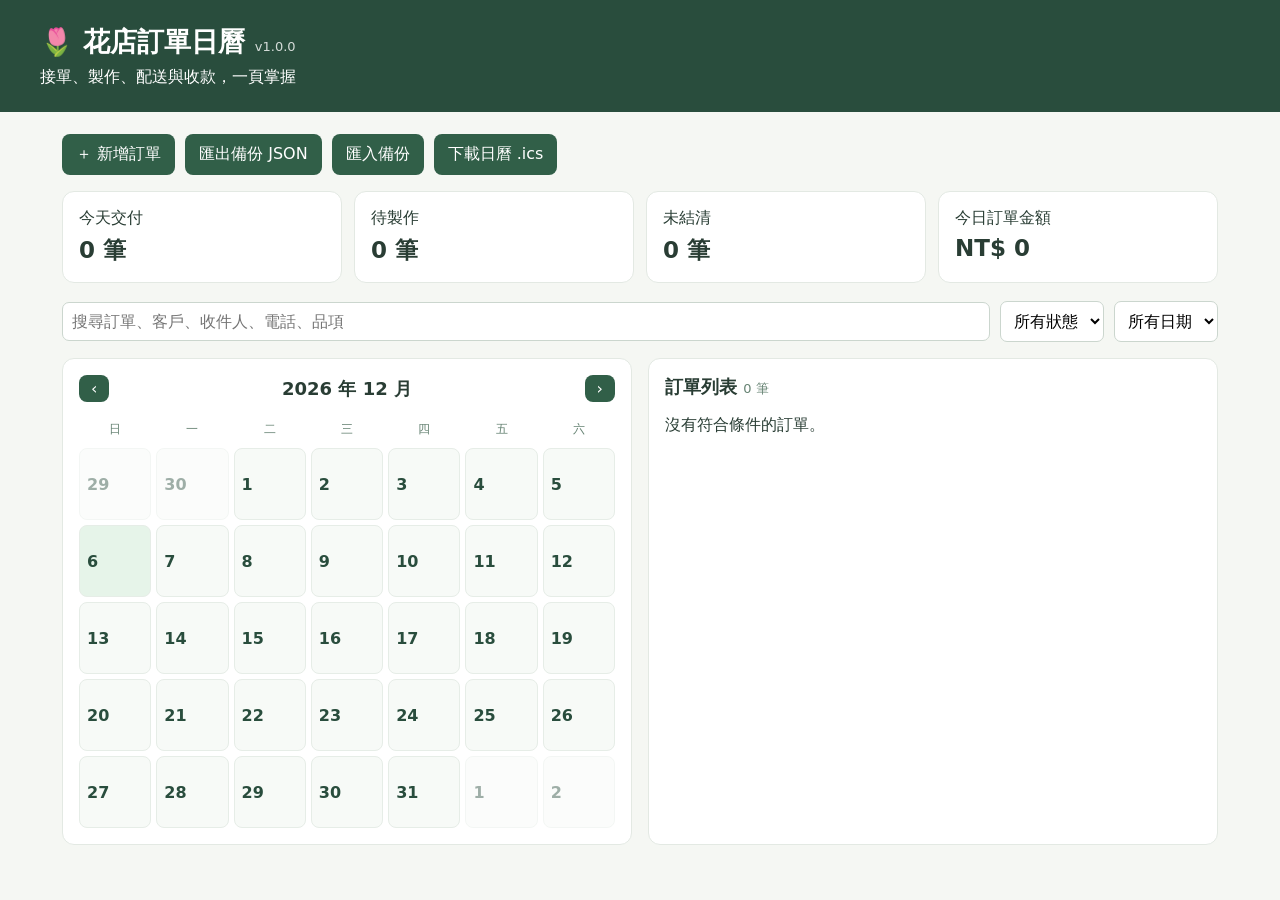
==== admin.html @ bb920bde "Add files via upload" ====
<!doctype html><html lang="zh-Hant"><head><meta charset="utf-8"><meta name="viewport" content="width=device-width,initial-scale=1"><title>花店訂單日曆</title><link rel="stylesheet" href="style.css"></head><body><header><h1>🌷 花店訂單日曆 <small>v1.0.0</small></h1><p>接單、製作、配送與收款，一頁掌握</p></header><main><section class="toolbar"><button id="new">＋ 新增訂單</button><button id="export">匯出備份 JSON</button><label class="button">匯入備份<input id="import" type="file" accept="application/json,.json" hidden></label><button id="ics">下載日曆 .ics</button><span id="notice" role="status"></span></section><section class="summary" id="summary"></section><section class="filters"><input id="search" placeholder="搜尋訂單、客戶、收件人、電話、品項"><select id="statusFilter"><option value="">所有狀態</option><option>待確認</option><option>待製作</option><option>製作中</option><option>待配送</option><option>已完成</option><option>已取消</option></select><select id="dateFilter"><option value="">所有日期</option><option value="today">今天</option><option value="week">未來七天</option></select></section><section class="layout"><div class="panel"><div class="calendar-head"><button id="prev" aria-label="上個月">‹</button><h2 id="month"></h2><button id="next" aria-label="下個月">›</button></div><div id="calendar" class="calendar"></div></div><div class="panel"><h2>訂單列表 <span id="count"></span></h2><div id="orders"></div></div></section></main><dialog id="editor"><form id="form"><h2 id="formTitle">新增訂單</h2><div class="fields"><label>訂購人姓名 *<input name="customer" required maxlength="80"></label><label>訂購人電話 *<input name="customerPhone" required maxlength="40" inputmode="tel"></label><label>接單來源<select name="source"><option>LINE</option><option>電話</option><option>門市</option><option>Instagram</option><option>Facebook</option><option>官網</option><option>其他</option></select></label><label>品項 *<select name="product" required><option>花束</option><option>花盒</option><option>盆花</option><option>盆栽</option><option>開幕花籃</option><option>告別式花禮</option><option>婚禮／活動花藝</option><option>散花</option><option>客製其他</option></select></label><label>數量 *<input name="quantity" type="number" min="1" max="9999" value="1" required></label><label>單價（NT$） *<input name="unitPrice" type="number" min="0" max="99999999" value="0" required></label><label>配送費（NT$）<input name="deliveryFee" type="number" min="0" max="99999999" value="0"></label><label>折扣（NT$）<input name="discount" type="number" min="0" max="99999999" value="0"></label><label>製作日期<input name="productionDate" type="date"></label><label>取貨／配送日期 *<input name="deliveryDate" type="date" required></label><label>時段 *<select name="slot"><option>上午 09:00–12:00</option><option>下午 12:00–17:00</option><option>晚上 17:00–21:00</option><option>指定時間（見備註）</option></select></label><label>交付方式<select name="method" id="method"><option>店取</option><option>配送</option></select></label><label>收件人姓名<input name="recipient" maxlength="80"></label><label>收件人電話<input name="recipientPhone" maxlength="40" inputmode="tel"></label><label class="wide">配送地址<input name="address" maxlength="300"></label><label>訂單狀態<select name="status"><option>待確認</option><option>待製作</option><option>製作中</option><option>待配送</option><option>已完成</option><option>已取消</option></select></label><label>付款狀態<select name="payment"><option>未付款</option><option>部分付款</option><option>已付款</option><option>已退款</option></select></label><label>付款方式<select name="paymentMethod"><option>現金</option><option>轉帳</option><option>信用卡</option><option>LINE Pay</option><option>其他</option></select></label><label>已收金額（NT$）<input name="paid" type="number" min="0" max="99999999" value="0"></label><label class="wide">色系／花材／客製需求<textarea name="design" maxlength="1000"></textarea></label><label class="wide">卡片文字<textarea name="card" maxlength="1000"></textarea></label><label class="wide">備註（門牌、指定時間、禁忌花材等）<textarea name="notes" maxlength="1000"></textarea></label></div><p id="totalPreview"></p><footer><button type="button" id="cancel">取消</button><button type="submit">儲存訂單</button></footer></form></dialog><script src="app.js"></script></body></html>
---- style.css ----
:root{font-family:system-ui,-apple-system,'Noto Sans TC',sans-serif;color:#293d34;background:#f5f7f3}*{box-sizing:border-box}body{margin:0}header{background:#294d3d;color:white;padding:24px max(20px,calc((100vw - 1200px)/2))}h1{margin:0;font-size:27px}h1 small{font-size:13px;font-weight:400;opacity:.8}header p{margin:7px 0 0}main{max-width:1200px;margin:auto;padding:22px}button,.button{cursor:pointer;background:#315f48;color:white;border:0;border-radius:8px;padding:10px 14px;font:inherit;display:inline-block}button:hover,.button:hover{background:#244936}.toolbar,.filters{display:flex;flex-wrap:wrap;gap:10px;margin-bottom:16px;align-items:center}.toolbar #notice{color:#a33232}input,select,textarea{font:inherit;padding:9px;border:1px solid #cbd6ce;border-radius:7px;background:#fff;min-width:0}.filters input{flex:1;min-width:220px}.summary{display:grid;grid-template-columns:repeat(4,1fr);gap:12px;margin-bottom:18px}.metric,.panel{background:white;border:1px solid #e3e9e3;border-radius:12px;padding:16px}.metric b{display:block;font-size:23px;margin-top:6px}.layout{display:grid;grid-template-columns:1fr 1fr;gap:16px}.panel h2{font-size:18px;margin:0 0 12px}.calendar-head{display:flex;align-items:center;justify-content:space-between}.calendar-head h2{margin:0}.calendar-head button{padding:4px 12px}.calendar{display:grid;grid-template-columns:repeat(7,minmax(0,1fr));gap:5px;margin-top:14px}.weekday{text-align:center;font-size:12px;color:#668373;padding:5px}.day{min-height:72px;text-align:left;background:#f7faf7;color:#294d3d;border:1px solid #e6ede7;padding:7px;overflow:hidden}.day.muted{opacity:.45}.day.selected{outline:2px solid #315f48}.day.today{background:#e6f4e9}.day strong{display:block}.day span{display:block;font-size:11px;line-height:1.3;white-space:nowrap;text-overflow:ellipsis;overflow:hidden}.order{border-bottom:1px solid #e5ebe5;padding:12px 0}.order:last-child{border:0}.order-top{display:flex;gap:8px;justify-content:space-between;align-items:center}.order small{color:#5f7468}.order p{margin:6px 0;overflow-wrap:anywhere}.order .actions{display:flex;flex-wrap:wrap;gap:6px}.actions button{font-size:13px;padding:5px 9px}.actions .danger{background:#a34040}.badge{border-radius:30px;background:#ebf2eb;padding:3px 8px;font-size:12px;white-space:nowrap}dialog{border:0;border-radius:14px;width:min(800px,95vw);max-height:90vh;padding:24px;box-shadow:0 18px 60px #0004}dialog::backdrop{background:#0008}.fields{display:grid;grid-template-columns:1fr 1fr;gap:12px}.fields label{font-size:13px;display:flex;flex-direction:column;gap:4px}.fields .wide{grid-column:1/-1}textarea{min-height:65px;resize:vertical}footer{display:flex;justify-content:flex-end;gap:10px;margin-top:16px}#totalPreview{font-weight:bold}#count{font-size:13px;color:#668373;font-weight:normal}@media(max-width:800px){.layout{grid-template-columns:1fr}.summary{grid-template-columns:repeat(2,1fr)}}@media(max-width:520px){.fields{grid-template-columns:1fr}.day{min-height:56px;padding:3px;font-size:12px}.day span{font-size:9px}.panel{padding:10px}}
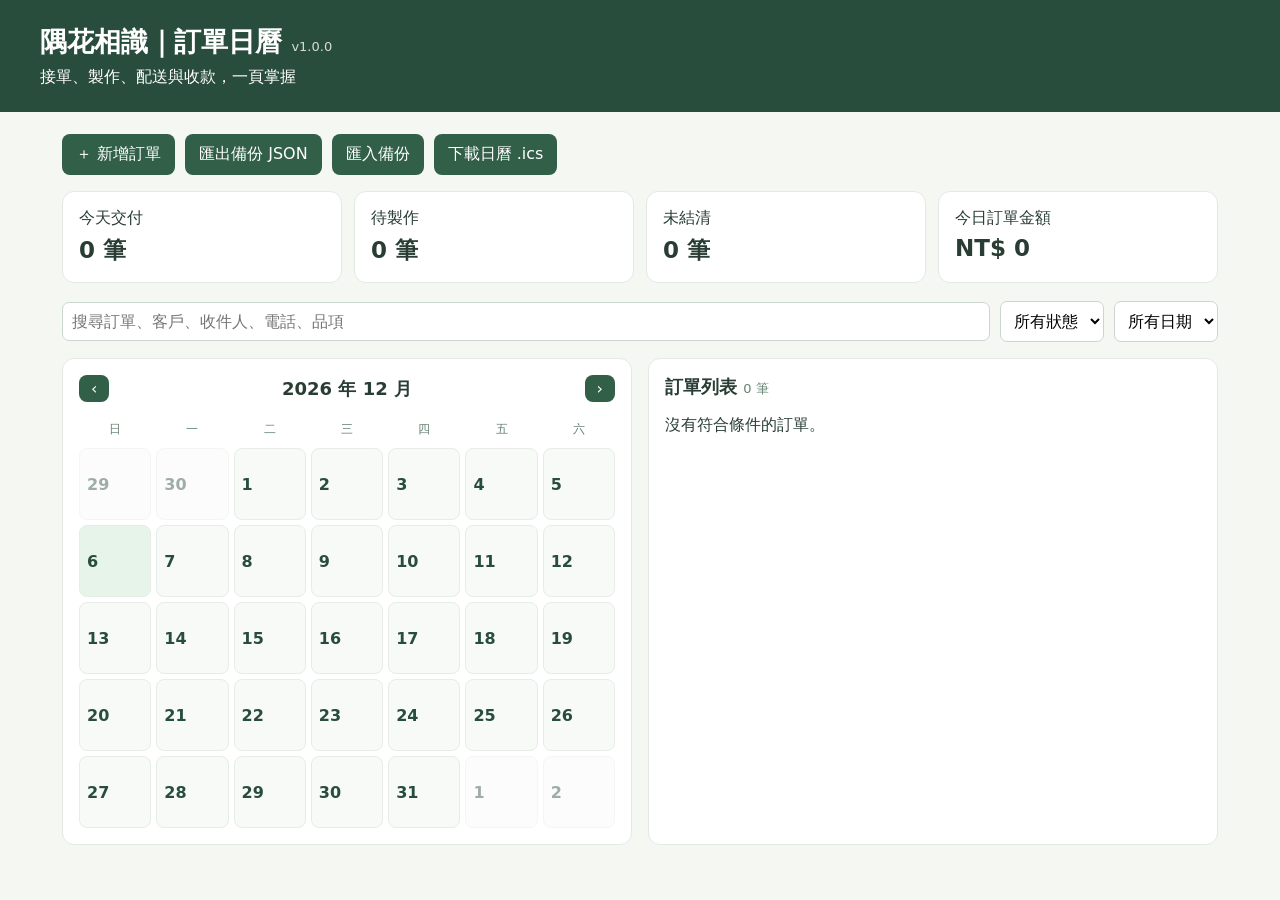
==== commit f208021a: "更新隅花相識品牌與雲端訂單系統 v2.1" ====
--- a/admin.html
+++ b/admin.html
@@ -1 +1 @@
-<!doctype html><html lang="zh-Hant"><head><meta charset="utf-8"><meta name="viewport" content="width=device-width,initial-scale=1"><title>花店訂單日曆</title><link rel="stylesheet" href="style.css"></head><body><header><h1>🌷 花店訂單日曆 <small>v1.0.0</small></h1><p>接單、製作、配送與收款，一頁掌握</p></header><main><section class="toolbar"><button id="new">＋ 新增訂單</button><button id="export">匯出備份 JSON</button><label class="button">匯入備份<input id="import" type="file" accept="application/json,.json" hidden></label><button id="ics">下載日曆 .ics</button><span id="notice" role="status"></span></section><section class="summary" id="summary"></section><section class="filters"><input id="search" placeholder="搜尋訂單、客戶、收件人、電話、品項"><select id="statusFilter"><option value="">所有狀態</option><option>待確認</option><option>待製作</option><option>製作中</option><option>待配送</option><option>已完成</option><option>已取消</option></select><select id="dateFilter"><option value="">所有日期</option><option value="today">今天</option><option value="week">未來七天</option></select></section><section class="layout"><div class="panel"><div class="calendar-head"><button id="prev" aria-label="上個月">‹</button><h2 id="month"></h2><button id="next" aria-label="下個月">›</button></div><div id="calendar" class="calendar"></div></div><div class="panel"><h2>訂單列表 <span id="count"></span></h2><div id="orders"></div></div></section></main><dialog id="editor"><form id="form"><h2 id="formTitle">新增訂單</h2><div class="fields"><label>訂購人姓名 *<input name="customer" required maxlength="80"></label><label>訂購人電話 *<input name="customerPhone" required maxlength="40" inputmode="tel"></label><label>接單來源<select name="source"><option>LINE</option><option>電話</option><option>門市</option><option>Instagram</option><option>Facebook</option><option>官網</option><option>其他</option></select></label><label>品項 *<select name="product" required><option>花束</option><option>花盒</option><option>盆花</option><option>盆栽</option><option>開幕花籃</option><option>告別式花禮</option><option>婚禮／活動花藝</option><option>散花</option><option>客製其他</option></select></label><label>數量 *<input name="quantity" type="number" min="1" max="9999" value="1" required></label><label>單價（NT$） *<input name="unitPrice" type="number" min="0" max="99999999" value="0" required></label><label>配送費（NT$）<input name="deliveryFee" type="number" min="0" max="99999999" value="0"></label><label>折扣（NT$）<input name="discount" type="number" min="0" max="99999999" value="0"></label><label>製作日期<input name="productionDate" type="date"></label><label>取貨／配送日期 *<input name="deliveryDate" type="date" required></label><label>時段 *<select name="slot"><option>上午 09:00–12:00</option><option>下午 12:00–17:00</option><option>晚上 17:00–21:00</option><option>指定時間（見備註）</option></select></label><label>交付方式<select name="method" id="method"><option>店取</option><option>配送</option></select></label><label>收件人姓名<input name="recipient" maxlength="80"></label><label>收件人電話<input name="recipientPhone" maxlength="40" inputmode="tel"></label><label class="wide">配送地址<input name="address" maxlength="300"></label><label>訂單狀態<select name="status"><option>待確認</option><option>待製作</option><option>製作中</option><option>待配送</option><option>已完成</option><option>已取消</option></select></label><label>付款狀態<select name="payment"><option>未付款</option><option>部分付款</option><option>已付款</option><option>已退款</option></select></label><label>付款方式<select name="paymentMethod"><option>現金</option><option>轉帳</option><option>信用卡</option><option>LINE Pay</option><option>其他</option></select></label><label>已收金額（NT$）<input name="paid" type="number" min="0" max="99999999" value="0"></label><label class="wide">色系／花材／客製需求<textarea name="design" maxlength="1000"></textarea></label><label class="wide">卡片文字<textarea name="card" maxlength="1000"></textarea></label><label class="wide">備註（門牌、指定時間、禁忌花材等）<textarea name="notes" maxlength="1000"></textarea></label></div><p id="totalPreview"></p><footer><button type="button" id="cancel">取消</button><button type="submit">儲存訂單</button></footer></form></dialog><script src="app.js"></script></body></html>
+<!doctype html><html lang="zh-Hant"><head><meta charset="utf-8"><meta name="viewport" content="width=device-width,initial-scale=1"><title>隅花相識｜訂單日曆</title><link rel="stylesheet" href="style.css"></head><body><header><h1><!-- brand -->隅花相識｜訂單日曆 <small>v1.0.0</small></h1><p>接單、製作、配送與收款，一頁掌握</p></header><main><section class="toolbar"><button id="new">＋ 新增訂單</button><button id="export">匯出備份 JSON</button><label class="button">匯入備份<input id="import" type="file" accept="application/json,.json" hidden></label><button id="ics">下載日曆 .ics</button><span id="notice" role="status"></span></section><section class="summary" id="summary"></section><section class="filters"><input id="search" placeholder="搜尋訂單、客戶、收件人、電話、品項"><select id="statusFilter"><option value="">所有狀態</option><option>待確認</option><option>待製作</option><option>製作中</option><option>待配送</option><option>已完成</option><option>已取消</option></select><select id="dateFilter"><option value="">所有日期</option><option value="today">今天</option><option value="week">未來七天</option></select></section><section class="layout"><div class="panel"><div class="calendar-head"><button id="prev" aria-label="上個月">‹</button><h2 id="month"></h2><button id="next" aria-label="下個月">›</button></div><div id="calendar" class="calendar"></div></div><div class="panel"><h2>訂單列表 <span id="count"></span></h2><div id="orders"></div></div></section></main><dialog id="editor"><form id="form"><h2 id="formTitle">新增訂單</h2><div class="fields"><label>訂購人姓名 *<input name="customer" required maxlength="80"></label><label>訂購人電話 *<input name="customerPhone" required maxlength="40" inputmode="tel"></label><label>接單來源<select name="source"><option>LINE</option><option>電話</option><option>門市</option><option>Instagram</option><option>Facebook</option><option>官網</option><option>其他</option></select></label><label>品項 *<select name="product" required><option>花束</option><option>花盒</option><option>盆花</option><option>盆栽</option><option>開幕花籃</option><option>告別式花禮</option><option>婚禮／活動花藝</option><option>散花</option><option>客製其他</option></select></label><label>數量 *<input name="quantity" type="number" min="1" max="9999" value="1" required></label><label>單價（NT$） *<input name="unitPrice" type="number" min="0" max="99999999" value="0" required></label><label>配送費（NT$）<input name="deliveryFee" type="number" min="0" max="99999999" value="0"></label><label>折扣（NT$）<input name="discount" type="number" min="0" max="99999999" value="0"></label><label>製作日期<input name="productionDate" type="date"></label><label>取貨／配送日期 *<input name="deliveryDate" type="date" required></label><label>時段 *<select name="slot"><option>上午 09:00–12:00</option><option>下午 12:00–17:00</option><option>晚上 17:00–21:00</option><option>指定時間（見備註）</option></select></label><label>交付方式<select name="method" id="method"><option>店取</option><option>配送</option></select></label><label>收件人姓名<input name="recipient" maxlength="80"></label><label>收件人電話<input name="recipientPhone" maxlength="40" inputmode="tel"></label><label class="wide">配送地址<input name="address" maxlength="300"></label><label>訂單狀態<select name="status"><option>待確認</option><option>待製作</option><option>製作中</option><option>待配送</option><option>已完成</option><option>已取消</option></select></label><label>付款狀態<select name="payment"><option>未付款</option><option>部分付款</option><option>已付款</option><option>已退款</option></select></label><label>付款方式<select name="paymentMethod"><option>現金</option><option>轉帳</option><option>信用卡</option><option>LINE Pay</option><option>其他</option></select></label><label>已收金額（NT$）<input name="paid" type="number" min="0" max="99999999" value="0"></label><label class="wide">色系／花材／客製需求<textarea name="design" maxlength="1000"></textarea></label><label class="wide">卡片文字<textarea name="card" maxlength="1000"></textarea></label><label class="wide">備註（門牌、指定時間、禁忌花材等）<textarea name="notes" maxlength="1000"></textarea></label></div><p id="totalPreview"></p><footer><button type="button" id="cancel">取消</button><button type="submit">儲存訂單</button></footer></form></dialog><script src="app.js"></script></body></html>
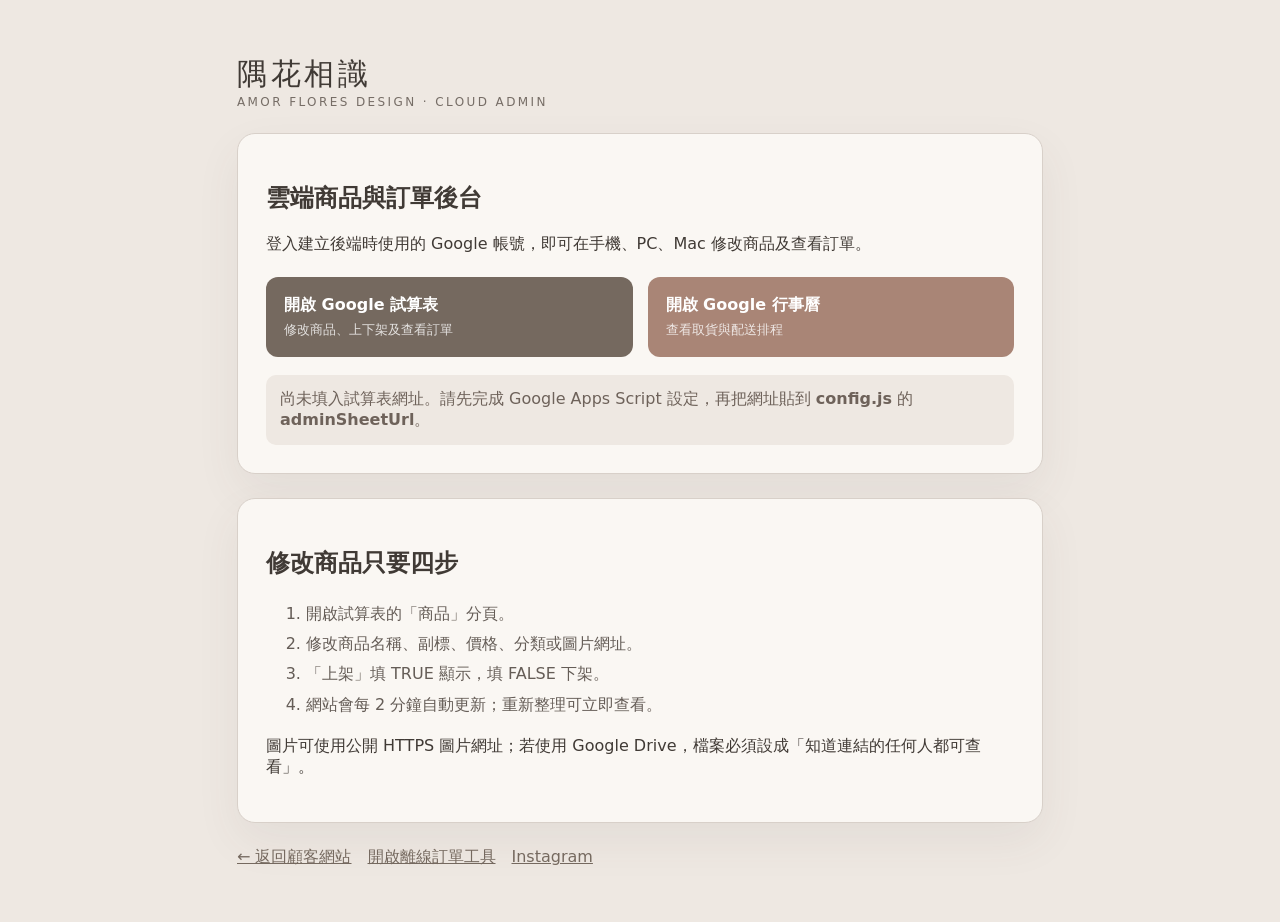
==== commit d787b4d0: "隅花相識品牌與雲端顧客預訂系統-v2.2.0" ====
--- a/admin.html
+++ b/admin.html
@@ -1 +1,37 @@
-<!doctype html><html lang="zh-Hant"><head><meta charset="utf-8"><meta name="viewport" content="width=device-width,initial-scale=1"><title>隅花相識｜訂單日曆</title><link rel="stylesheet" href="style.css"></head><body><header><h1><!-- brand -->隅花相識｜訂單日曆 <small>v1.0.0</small></h1><p>接單、製作、配送與收款，一頁掌握</p></header><main><section class="toolbar"><button id="new">＋ 新增訂單</button><button id="export">匯出備份 JSON</button><label class="button">匯入備份<input id="import" type="file" accept="application/json,.json" hidden></label><button id="ics">下載日曆 .ics</button><span id="notice" role="status"></span></section><section class="summary" id="summary"></section><section class="filters"><input id="search" placeholder="搜尋訂單、客戶、收件人、電話、品項"><select id="statusFilter"><option value="">所有狀態</option><option>待確認</option><option>待製作</option><option>製作中</option><option>待配送</option><option>已完成</option><option>已取消</option></select><select id="dateFilter"><option value="">所有日期</option><option value="today">今天</option><option value="week">未來七天</option></select></section><section class="layout"><div class="panel"><div class="calendar-head"><button id="prev" aria-label="上個月">‹</button><h2 id="month"></h2><button id="next" aria-label="下個月">›</button></div><div id="calendar" class="calendar"></div></div><div class="panel"><h2>訂單列表 <span id="count"></span></h2><div id="orders"></div></div></section></main><dialog id="editor"><form id="form"><h2 id="formTitle">新增訂單</h2><div class="fields"><label>訂購人姓名 *<input name="customer" required maxlength="80"></label><label>訂購人電話 *<input name="customerPhone" required maxlength="40" inputmode="tel"></label><label>接單來源<select name="source"><option>LINE</option><option>電話</option><option>門市</option><option>Instagram</option><option>Facebook</option><option>官網</option><option>其他</option></select></label><label>品項 *<select name="product" required><option>花束</option><option>花盒</option><option>盆花</option><option>盆栽</option><option>開幕花籃</option><option>告別式花禮</option><option>婚禮／活動花藝</option><option>散花</option><option>客製其他</option></select></label><label>數量 *<input name="quantity" type="number" min="1" max="9999" value="1" required></label><label>單價（NT$） *<input name="unitPrice" type="number" min="0" max="99999999" value="0" required></label><label>配送費（NT$）<input name="deliveryFee" type="number" min="0" max="99999999" value="0"></label><label>折扣（NT$）<input name="discount" type="number" min="0" max="99999999" value="0"></label><label>製作日期<input name="productionDate" type="date"></label><label>取貨／配送日期 *<input name="deliveryDate" type="date" required></label><label>時段 *<select name="slot"><option>上午 09:00–12:00</option><option>下午 12:00–17:00</option><option>晚上 17:00–21:00</option><option>指定時間（見備註）</option></select></label><label>交付方式<select name="method" id="method"><option>店取</option><option>配送</option></select></label><label>收件人姓名<input name="recipient" maxlength="80"></label><label>收件人電話<input name="recipientPhone" maxlength="40" inputmode="tel"></label><label class="wide">配送地址<input name="address" maxlength="300"></label><label>訂單狀態<select name="status"><option>待確認</option><option>待製作</option><option>製作中</option><option>待配送</option><option>已完成</option><option>已取消</option></select></label><label>付款狀態<select name="payment"><option>未付款</option><option>部分付款</option><option>已付款</option><option>已退款</option></select></label><label>付款方式<select name="paymentMethod"><option>現金</option><option>轉帳</option><option>信用卡</option><option>LINE Pay</option><option>其他</option></select></label><label>已收金額（NT$）<input name="paid" type="number" min="0" max="99999999" value="0"></label><label class="wide">色系／花材／客製需求<textarea name="design" maxlength="1000"></textarea></label><label class="wide">卡片文字<textarea name="card" maxlength="1000"></textarea></label><label class="wide">備註（門牌、指定時間、禁忌花材等）<textarea name="notes" maxlength="1000"></textarea></label></div><p id="totalPreview"></p><footer><button type="button" id="cancel">取消</button><button type="submit">儲存訂單</button></footer></form></dialog><script src="app.js"></script></body></html>
+<!doctype html>
+<html lang="zh-Hant">
+<head>
+  <meta charset="utf-8">
+  <meta name="viewport" content="width=device-width,initial-scale=1">
+  <title>隅花相識｜雲端後台</title>
+  <style>
+    :root{font-family:system-ui,-apple-system,'Noto Sans TC',sans-serif;color:#403a35;background:#eee8e2}*{box-sizing:border-box}body{margin:0}.wrap{max-width:850px;margin:auto;padding:54px 22px}.brand{font-family:serif;font-size:30px;letter-spacing:.12em}.sub{color:#766d66;font-size:12px;letter-spacing:.2em}.card{background:#faf7f3;border:1px solid #d8d0c9;border-radius:18px;padding:28px;margin-top:24px;box-shadow:0 18px 45px #5c4d4212}.grid{display:grid;grid-template-columns:1fr 1fr;gap:15px;margin-top:22px}.button{display:block;padding:18px;border-radius:12px;background:#75695f;color:white;text-decoration:none;font-weight:700}.button.alt{background:#a98576}.button small{display:block;font-weight:400;margin-top:5px;opacity:.8}.steps{line-height:1.9;color:#655d57}.notice{background:#eee8e2;border-radius:10px;padding:14px;margin-top:18px;color:#6e625a}.links{display:flex;gap:16px;margin-top:24px;flex-wrap:wrap}.links a{color:#75695f}@media(max-width:620px){.grid{grid-template-columns:1fr}}
+  </style>
+</head>
+<body>
+  <main class="wrap">
+    <div class="brand">隅花相識</div><div class="sub">AMOR FLORES DESIGN · CLOUD ADMIN</div>
+    <section class="card">
+      <h1>雲端商品與訂單後台</h1>
+      <p>登入建立後端時使用的 Google 帳號，即可在手機、PC、Mac 修改商品及查看訂單。</p>
+      <div class="grid">
+        <a class="button" id="sheetLink" href="#">開啟 Google 試算表<small>修改商品、上下架及查看訂單</small></a>
+        <a class="button alt" href="https://calendar.google.com/calendar/u/0/r" target="_blank" rel="noopener">開啟 Google 行事曆<small>查看取貨與配送排程</small></a>
+      </div>
+      <div class="notice" id="setupNotice" hidden>尚未填入試算表網址。請先完成 Google Apps Script 設定，再把網址貼到 <b>config.js</b> 的 <b>adminSheetUrl</b>。</div>
+    </section>
+    <section class="card">
+      <h2>修改商品只要四步</h2>
+      <ol class="steps"><li>開啟試算表的「商品」分頁。</li><li>修改商品名稱、副標、價格、分類或圖片網址。</li><li>「上架」填 TRUE 顯示，填 FALSE 下架。</li><li>網站會每 2 分鐘自動更新；重新整理可立即查看。</li></ol>
+      <p>圖片可使用公開 HTTPS 圖片網址；若使用 Google Drive，檔案必須設成「知道連結的任何人都可查看」。</p>
+    </section>
+    <div class="links"><a href="index.html">← 返回顧客網站</a><a href="offline-admin.html">開啟離線訂單工具</a><a id="instagramLink" href="#" target="_blank" rel="noopener">Instagram</a></div>
+  </main>
+  <script src="config.js"></script>
+  <script>
+    const cfg=window.AMOR_CONFIG||{},sheet=document.getElementById('sheetLink'),notice=document.getElementById('setupNotice');
+    if(cfg.adminSheetUrl){sheet.href=cfg.adminSheetUrl;sheet.target='_blank';sheet.rel='noopener'}else{sheet.addEventListener('click',e=>{e.preventDefault();notice.hidden=false});notice.hidden=false}
+    document.getElementById('instagramLink').href=cfg.instagramUrl||'#';
+  </script>
+</body>
+</html>
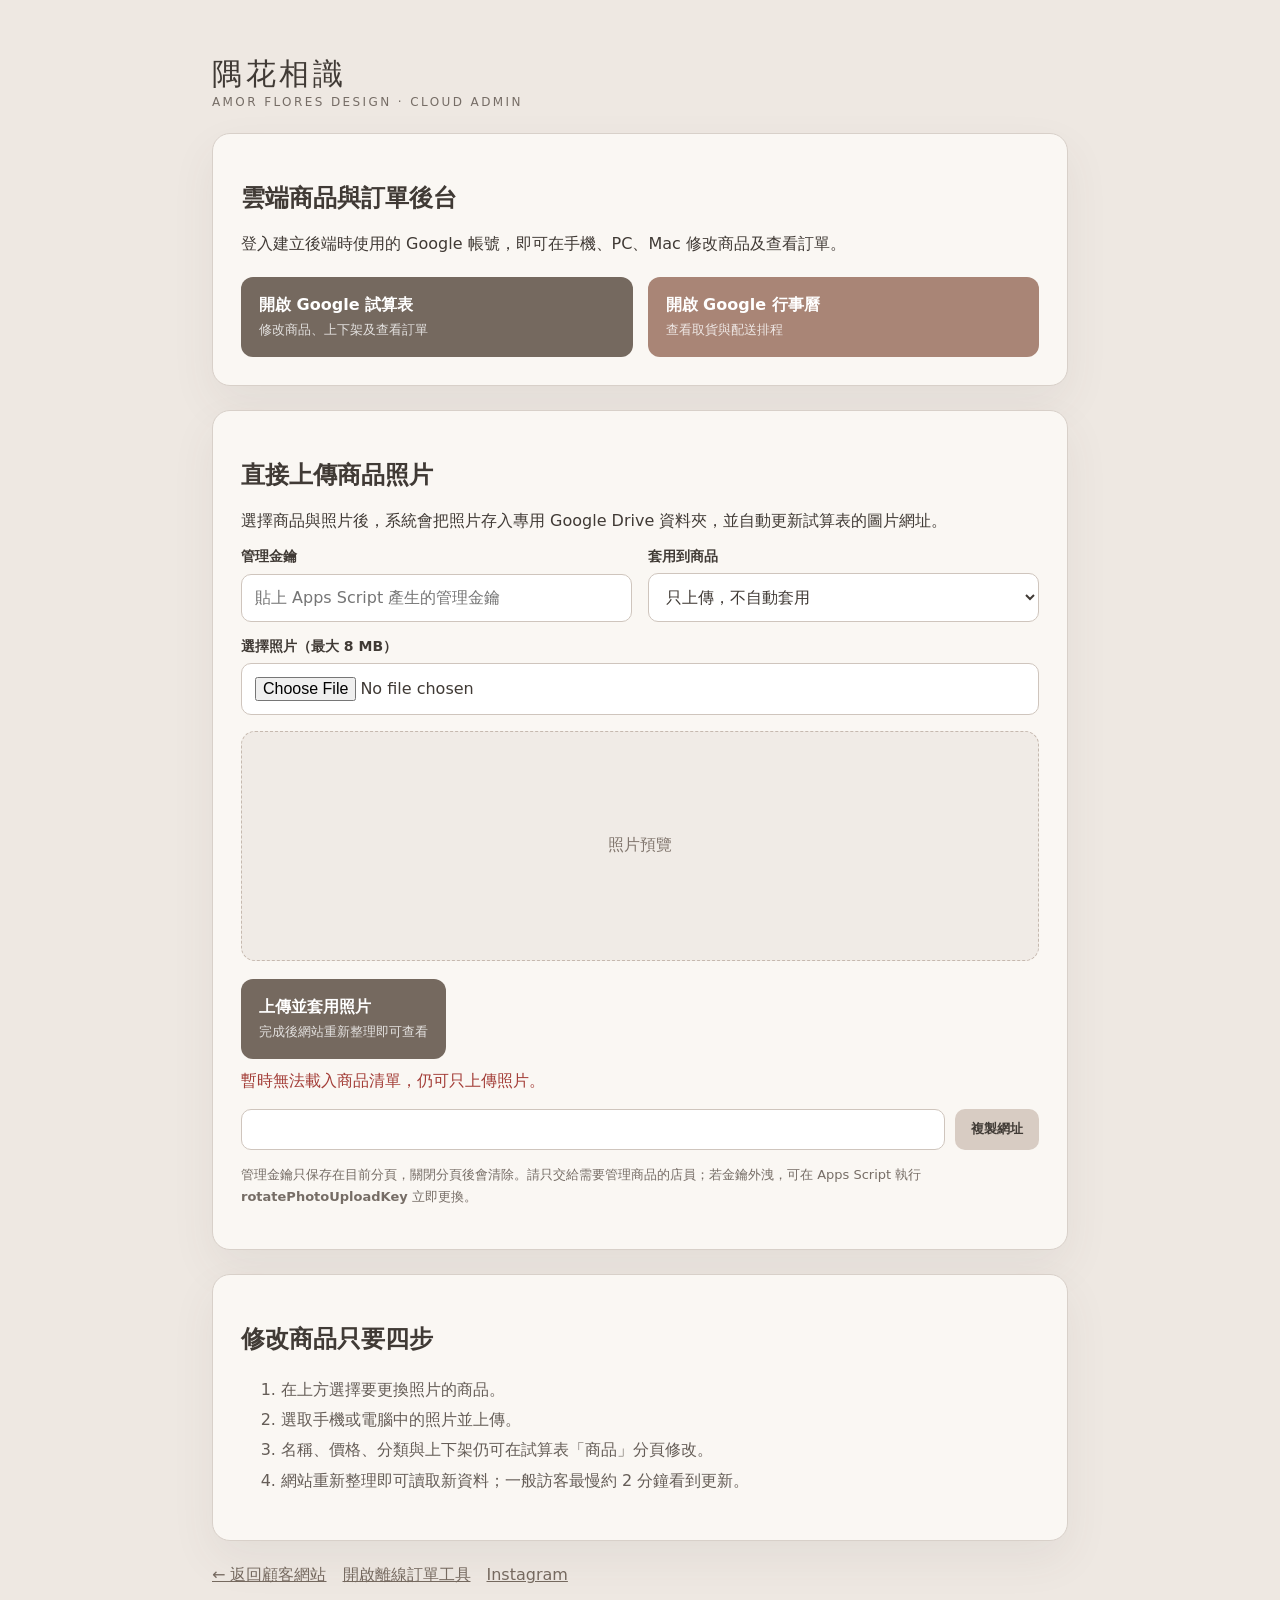
==== commit 63c25467: "新增後台照片直接上傳功能 v2.3" ====
--- a/admin.html
+++ b/admin.html
@@ -5,12 +5,13 @@
   <meta name="viewport" content="width=device-width,initial-scale=1">
   <title>隅花相識｜雲端後台</title>
   <style>
-    :root{font-family:system-ui,-apple-system,'Noto Sans TC',sans-serif;color:#403a35;background:#eee8e2}*{box-sizing:border-box}body{margin:0}.wrap{max-width:850px;margin:auto;padding:54px 22px}.brand{font-family:serif;font-size:30px;letter-spacing:.12em}.sub{color:#766d66;font-size:12px;letter-spacing:.2em}.card{background:#faf7f3;border:1px solid #d8d0c9;border-radius:18px;padding:28px;margin-top:24px;box-shadow:0 18px 45px #5c4d4212}.grid{display:grid;grid-template-columns:1fr 1fr;gap:15px;margin-top:22px}.button{display:block;padding:18px;border-radius:12px;background:#75695f;color:white;text-decoration:none;font-weight:700}.button.alt{background:#a98576}.button small{display:block;font-weight:400;margin-top:5px;opacity:.8}.steps{line-height:1.9;color:#655d57}.notice{background:#eee8e2;border-radius:10px;padding:14px;margin-top:18px;color:#6e625a}.links{display:flex;gap:16px;margin-top:24px;flex-wrap:wrap}.links a{color:#75695f}@media(max-width:620px){.grid{grid-template-columns:1fr}}
+    :root{font-family:system-ui,-apple-system,'Noto Sans TC',sans-serif;color:#403a35;background:#eee8e2}*{box-sizing:border-box}body{margin:0}.wrap{max-width:900px;margin:auto;padding:54px 22px}.brand{font-family:serif;font-size:30px;letter-spacing:.12em}.sub{color:#766d66;font-size:12px;letter-spacing:.2em}.card{background:#faf7f3;border:1px solid #d8d0c9;border-radius:18px;padding:28px;margin-top:24px;box-shadow:0 18px 45px #5c4d4212}.grid{display:grid;grid-template-columns:1fr 1fr;gap:15px;margin-top:22px}.button{display:block;padding:18px;border:0;border-radius:12px;background:#75695f;color:white;text-decoration:none;font-weight:700;cursor:pointer;text-align:left;font-size:16px}.button.alt{background:#a98576}.button:disabled{opacity:.55;cursor:wait}.button small{display:block;font-weight:400;margin-top:5px;opacity:.8}.steps{line-height:1.9;color:#655d57}.notice{background:#eee8e2;border-radius:10px;padding:14px;margin-top:18px;color:#6e625a}.links{display:flex;gap:16px;margin-top:24px;flex-wrap:wrap}.links a{color:#75695f}.field{display:grid;gap:7px}.field span{font-size:14px;font-weight:700}.field input,.field select{width:100%;border:1px solid #cfc5bd;border-radius:10px;background:white;padding:13px;color:#403a35;font:inherit}.upload-grid{display:grid;grid-template-columns:1fr 1fr;gap:16px}.full{grid-column:1/-1}.preview{min-height:230px;border:1px dashed #c6b9af;border-radius:14px;display:grid;place-items:center;overflow:hidden;background:#f0ebe6;color:#81766e}.preview img{width:100%;height:300px;object-fit:contain;background:#ece6e0}.actions{display:flex;gap:12px;align-items:center;flex-wrap:wrap;margin-top:18px}.status{min-height:24px;margin:12px 0 0;color:#766d66}.status.success{color:#27734d}.status.error{color:#a33d37}.result{display:grid;grid-template-columns:1fr auto;gap:10px;margin-top:14px}.result input{min-width:0;border:1px solid #cfc5bd;border-radius:10px;padding:12px}.copy{border:0;border-radius:10px;padding:0 16px;background:#d8ccc3;color:#403a35;font-weight:700;cursor:pointer}.security{font-size:13px;color:#766d66;line-height:1.7;margin-top:14px}@media(max-width:620px){.grid,.upload-grid{grid-template-columns:1fr}.full{grid-column:auto}.wrap{padding:30px 14px}.card{padding:20px}.result{grid-template-columns:1fr}}
   </style>
 </head>
 <body>
   <main class="wrap">
     <div class="brand">隅花相識</div><div class="sub">AMOR FLORES DESIGN · CLOUD ADMIN</div>
+
     <section class="card">
       <h1>雲端商品與訂單後台</h1>
       <p>登入建立後端時使用的 Google 帳號，即可在手機、PC、Mac 修改商品及查看訂單。</p>
@@ -20,18 +21,164 @@
       </div>
       <div class="notice" id="setupNotice" hidden>尚未填入試算表網址。請先完成 Google Apps Script 設定，再把網址貼到 <b>config.js</b> 的 <b>adminSheetUrl</b>。</div>
     </section>
+
+    <section class="card">
+      <h2>直接上傳商品照片</h2>
+      <p>選擇商品與照片後，系統會把照片存入專用 Google Drive 資料夾，並自動更新試算表的圖片網址。</p>
+      <form id="photoUploadForm" method="post" target="photoUploadFrame">
+        <input type="hidden" name="action" value="upload">
+        <input type="hidden" name="requestId" id="uploadRequestId">
+        <input type="hidden" name="fileName" id="uploadFileName">
+        <input type="hidden" name="mimeType" id="uploadMimeType">
+        <textarea name="imageData" id="uploadImageData" hidden></textarea>
+        <div class="upload-grid">
+          <label class="field"><span>管理金鑰</span><input type="password" name="adminKey" id="adminKey" autocomplete="off" placeholder="貼上 Apps Script 產生的管理金鑰" required></label>
+          <label class="field"><span>套用到商品</span><select name="productName" id="productName"><option value="">只上傳，不自動套用</option></select></label>
+          <label class="field full"><span>選擇照片（最大 8 MB）</span><input type="file" id="photoFile" accept="image/jpeg,image/png,image/webp,image/heic,image/heif" required></label>
+          <div class="preview full" id="photoPreview"><span>照片預覽</span></div>
+        </div>
+        <div class="actions"><button class="button" type="submit" id="uploadButton">上傳並套用照片<small>完成後網站重新整理即可查看</small></button></div>
+        <p class="status" id="uploadStatus" role="status"></p>
+        <div class="result" id="uploadResult" hidden><input id="uploadResultUrl" readonly aria-label="圖片網址"><button class="copy" type="button" id="copyImageUrl">複製網址</button></div>
+      </form>
+      <iframe name="photoUploadFrame" id="photoUploadFrame" title="照片上傳結果" hidden></iframe>
+      <p class="security">管理金鑰只保存在目前分頁，關閉分頁後會清除。請只交給需要管理商品的店員；若金鑰外洩，可在 Apps Script 執行 <b>rotatePhotoUploadKey</b> 立即更換。</p>
+    </section>
+
     <section class="card">
       <h2>修改商品只要四步</h2>
-      <ol class="steps"><li>開啟試算表的「商品」分頁。</li><li>修改商品名稱、副標、價格、分類或圖片網址。</li><li>「上架」填 TRUE 顯示，填 FALSE 下架。</li><li>網站會每 2 分鐘自動更新；重新整理可立即查看。</li></ol>
-      <p>圖片可使用公開 HTTPS 圖片網址；若使用 Google Drive，檔案必須設成「知道連結的任何人都可查看」。</p>
+      <ol class="steps"><li>在上方選擇要更換照片的商品。</li><li>選取手機或電腦中的照片並上傳。</li><li>名稱、價格、分類與上下架仍可在試算表「商品」分頁修改。</li><li>網站重新整理即可讀取新資料；一般訪客最慢約 2 分鐘看到更新。</li></ol>
     </section>
     <div class="links"><a href="index.html">← 返回顧客網站</a><a href="offline-admin.html">開啟離線訂單工具</a><a id="instagramLink" href="#" target="_blank" rel="noopener">Instagram</a></div>
   </main>
   <script src="config.js"></script>
   <script>
-    const cfg=window.AMOR_CONFIG||{},sheet=document.getElementById('sheetLink'),notice=document.getElementById('setupNotice');
+    'use strict';
+    const cfg=window.AMOR_CONFIG||{};
+    const api=cfg.orderApi||'';
+    const sheet=document.getElementById('sheetLink');
+    const notice=document.getElementById('setupNotice');
+    const uploadForm=document.getElementById('photoUploadForm');
+    const keyInput=document.getElementById('adminKey');
+    const productSelect=document.getElementById('productName');
+    const fileInput=document.getElementById('photoFile');
+    const preview=document.getElementById('photoPreview');
+    const statusBox=document.getElementById('uploadStatus');
+    const uploadButton=document.getElementById('uploadButton');
+    const resultBox=document.getElementById('uploadResult');
+    const resultUrl=document.getElementById('uploadResultUrl');
+    let activeUpload=null;
+
     if(cfg.adminSheetUrl){sheet.href=cfg.adminSheetUrl;sheet.target='_blank';sheet.rel='noopener'}else{sheet.addEventListener('click',e=>{e.preventDefault();notice.hidden=false});notice.hidden=false}
     document.getElementById('instagramLink').href=cfg.instagramUrl||'#';
+    try{keyInput.value=sessionStorage.getItem('amorUploadKey')||''}catch(error){}
+
+    function setStatus(message,type=''){
+      statusBox.textContent=message;
+      statusBox.className='status'+(type?' '+type:'');
+    }
+
+    window.renderAdminProductOptions=payload=>{
+      if(!payload?.ok||!Array.isArray(payload.products))return;
+      payload.products.forEach(product=>{
+        const option=document.createElement('option');
+        option.value=product.name;
+        option.textContent=product.name;
+        productSelect.appendChild(option);
+      });
+    };
+
+    function loadProducts(){
+      if(!api)return;
+      const script=document.createElement('script');
+      script.src=api+(api.includes('?')?'&':'?')+'action=catalog&callback=renderAdminProductOptions&_='+Date.now();
+      script.onerror=()=>setStatus('暫時無法載入商品清單，仍可只上傳照片。','error');
+      document.body.appendChild(script);
+    }
+    loadProducts();
+
+    fileInput.addEventListener('change',()=>{
+      const file=fileInput.files[0];
+      if(!file){preview.innerHTML='<span>照片預覽</span>';return}
+      const localUrl=URL.createObjectURL(file);
+      preview.innerHTML='';
+      const image=document.createElement('img');
+      image.src=localUrl;
+      image.alt='待上傳照片預覽';
+      image.onload=()=>URL.revokeObjectURL(localUrl);
+      preview.appendChild(image);
+      resultBox.hidden=true;
+      setStatus('');
+    });
+
+    uploadForm.addEventListener('submit',event=>{
+      event.preventDefault();
+      const file=fileInput.files[0];
+      const key=keyInput.value.trim();
+      if(!api){setStatus('尚未設定 Google Apps Script 網址。','error');return}
+      if(!key){setStatus('請輸入管理金鑰。','error');keyInput.focus();return}
+      if(!file){setStatus('請先選擇照片。','error');return}
+      if(file.size>8*1024*1024){setStatus('圖片不可超過 8 MB。','error');return}
+      const allowed=['image/jpeg','image/png','image/webp','image/heic','image/heif'];
+      if(!allowed.includes(file.type)){setStatus('僅支援 JPG、PNG、WebP 或 HEIC 圖片。','error');return}
+
+      uploadButton.disabled=true;
+      resultBox.hidden=true;
+      setStatus('正在讀取照片…');
+      const reader=new FileReader();
+      reader.onerror=()=>finishUploadError('無法讀取這張照片。');
+      reader.onload=()=>{
+        const requestId='UP-'+Date.now().toString(36).toUpperCase()+'-'+Math.random().toString(36).slice(2,8).toUpperCase();
+        document.getElementById('uploadRequestId').value=requestId;
+        document.getElementById('uploadFileName').value=file.name||'flower-photo.jpg';
+        document.getElementById('uploadMimeType').value=file.type;
+        document.getElementById('uploadImageData').value=String(reader.result).split(',')[1]||'';
+        uploadForm.action=api;
+        activeUpload={requestId:requestId,key:key,polls:0};
+        try{sessionStorage.setItem('amorUploadKey',key)}catch(error){}
+        setStatus('照片正在上傳，請勿關閉頁面…');
+        uploadForm.submit();
+        window.setTimeout(pollUploadStatus,1400);
+      };
+      reader.readAsDataURL(file);
+    });
+
+    function pollUploadStatus(){
+      if(!activeUpload)return;
+      activeUpload.polls+=1;
+      if(activeUpload.polls>40){finishUploadError('處理時間過久，請到 Google Drive 確認照片是否已建立。');return}
+      document.getElementById('adminUploadStatusScript')?.remove();
+      const script=document.createElement('script');
+      script.id='adminUploadStatusScript';
+      script.src=api+(api.includes('?')?'&':'?')+'action=uploadStatus&requestId='+encodeURIComponent(activeUpload.requestId)+'&adminKey='+encodeURIComponent(activeUpload.key)+'&callback=receiveAdminUploadStatus&_='+Date.now();
+      script.onerror=()=>window.setTimeout(pollUploadStatus,1800);
+      document.body.appendChild(script);
+    }
+
+    window.receiveAdminUploadStatus=payload=>{
+      if(!activeUpload)return;
+      if(payload?.pending){window.setTimeout(pollUploadStatus,1400);return}
+      if(!payload?.ok){finishUploadError(payload?.message||'照片上傳失敗。');return}
+      activeUpload=null;
+      uploadButton.disabled=false;
+      document.getElementById('uploadImageData').value='';
+      resultUrl.value=payload.imageUrl||'';
+      resultBox.hidden=!payload.imageUrl;
+      if(payload.imageUrl){preview.innerHTML='<img src="'+payload.imageUrl.replace(/"/g,'&quot;')+'" alt="已上傳商品照片">'}
+      setStatus(payload.message||'照片已上傳完成。','success');
+    };
+
+    function finishUploadError(message){
+      activeUpload=null;
+      uploadButton.disabled=false;
+      document.getElementById('uploadImageData').value='';
+      setStatus(message,'error');
+    }
+
+    document.getElementById('copyImageUrl').addEventListener('click',async()=>{
+      try{await navigator.clipboard.writeText(resultUrl.value);setStatus('圖片網址已複製。','success')}
+      catch(error){resultUrl.select();document.execCommand('copy');setStatus('圖片網址已複製。','success')}
+    });
   </script>
 </body>
 </html>
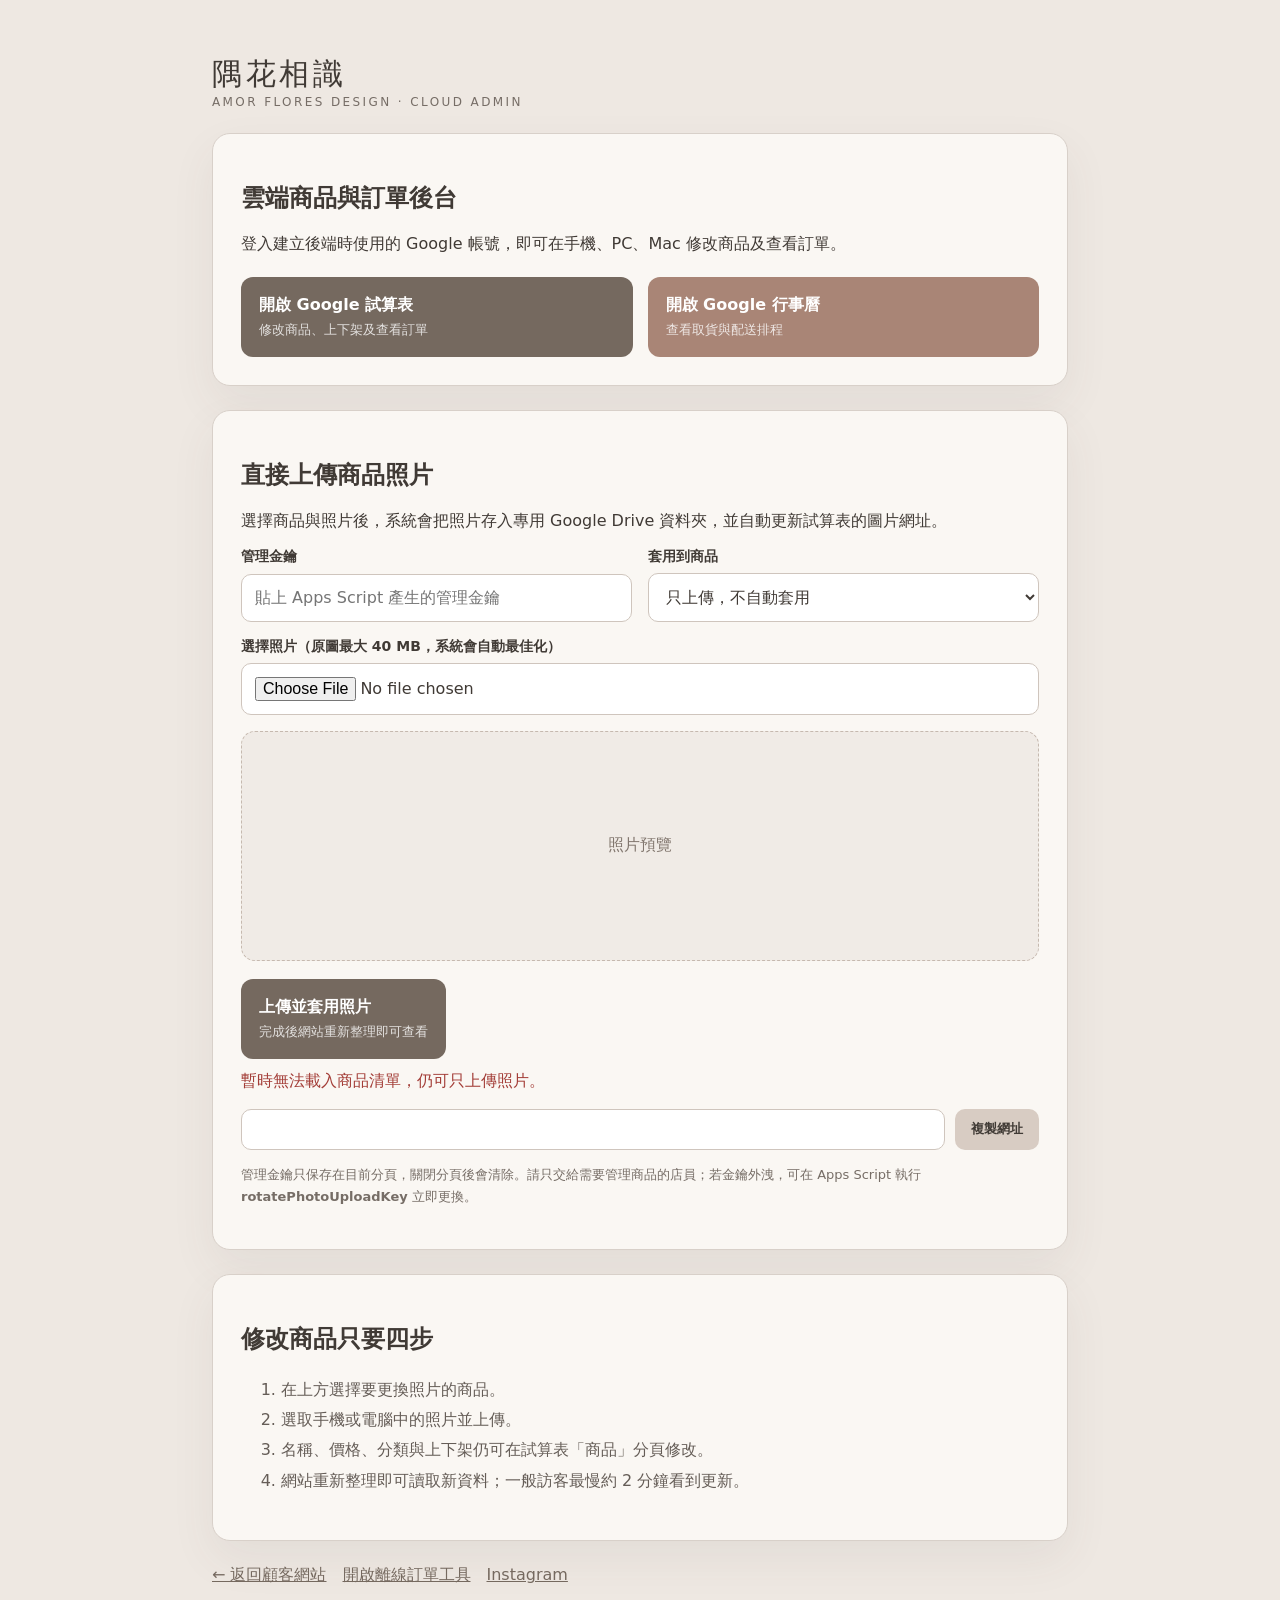
==== commit bceb44a5: "隅花相識花店系統-v2.3.8-改用三天後可選日期清單" ====
--- a/admin.html
+++ b/admin.html
@@ -34,7 +34,7 @@
         <div class="upload-grid">
           <label class="field"><span>管理金鑰</span><input type="password" name="adminKey" id="adminKey" autocomplete="off" placeholder="貼上 Apps Script 產生的管理金鑰" required></label>
           <label class="field"><span>套用到商品</span><select name="productName" id="productName"><option value="">只上傳，不自動套用</option></select></label>
-          <label class="field full"><span>選擇照片（最大 8 MB）</span><input type="file" id="photoFile" accept="image/jpeg,image/png,image/webp,image/heic,image/heif" required></label>
+          <label class="field full"><span>選擇照片（原圖最大 40 MB，系統會自動最佳化）</span><input type="file" id="photoFile" accept="image/jpeg,image/png,image/webp,image/heic,image/heif" required></label>
           <div class="preview full" id="photoPreview"><span>照片預覽</span></div>
         </div>
         <div class="actions"><button class="button" type="submit" id="uploadButton">上傳並套用照片<small>完成後網站重新整理即可查看</small></button></div>
@@ -118,30 +118,74 @@
       if(!api){setStatus('尚未設定 Google Apps Script 網址。','error');return}
       if(!key){setStatus('請輸入管理金鑰。','error');keyInput.focus();return}
       if(!file){setStatus('請先選擇照片。','error');return}
-      if(file.size>8*1024*1024){setStatus('圖片不可超過 8 MB。','error');return}
+      if(file.size>40*1024*1024){setStatus('原始照片不可超過 40 MB。','error');return}
       const allowed=['image/jpeg','image/png','image/webp','image/heic','image/heif'];
       if(!allowed.includes(file.type)){setStatus('僅支援 JPG、PNG、WebP 或 HEIC 圖片。','error');return}
 
       uploadButton.disabled=true;
       resultBox.hidden=true;
-      setStatus('正在讀取照片…');
-      const reader=new FileReader();
-      reader.onerror=()=>finishUploadError('無法讀取這張照片。');
-      reader.onload=()=>{
+      setStatus(file.size>8*1024*1024?'正在自動縮小照片，請稍候…':'正在讀取照片…');
+      optimizePhoto(file).then(optimizedFile=>fileToDataUrl(optimizedFile).then(dataUrl=>{
         const requestId='UP-'+Date.now().toString(36).toUpperCase()+'-'+Math.random().toString(36).slice(2,8).toUpperCase();
         document.getElementById('uploadRequestId').value=requestId;
-        document.getElementById('uploadFileName').value=file.name||'flower-photo.jpg';
-        document.getElementById('uploadMimeType').value=file.type;
-        document.getElementById('uploadImageData').value=String(reader.result).split(',')[1]||'';
+        document.getElementById('uploadFileName').value=optimizedFile.name||'flower-photo.jpg';
+        document.getElementById('uploadMimeType').value=optimizedFile.type;
+        document.getElementById('uploadImageData').value=String(dataUrl).split(',')[1]||'';
         uploadForm.action=api;
         activeUpload={requestId:requestId,key:key,polls:0};
         try{sessionStorage.setItem('amorUploadKey',key)}catch(error){}
         setStatus('照片正在上傳，請勿關閉頁面…');
         uploadForm.submit();
         window.setTimeout(pollUploadStatus,1400);
-      };
-      reader.readAsDataURL(file);
+      })).catch(error=>finishUploadError(error.message||'無法處理這張照片。'));
     });
+
+    function fileToDataUrl(file){
+      return new Promise((resolve,reject)=>{
+        const reader=new FileReader();
+        reader.onload=()=>resolve(reader.result);
+        reader.onerror=()=>reject(new Error('無法讀取這張照片。'));
+        reader.readAsDataURL(file);
+      });
+    }
+
+    function loadLocalImage(file){
+      return new Promise((resolve,reject)=>{
+        const localUrl=URL.createObjectURL(file);
+        const image=new Image();
+        image.onload=()=>{URL.revokeObjectURL(localUrl);resolve(image)};
+        image.onerror=()=>{URL.revokeObjectURL(localUrl);reject(new Error('瀏覽器無法轉換此照片格式。'))};
+        image.src=localUrl;
+      });
+    }
+
+    function canvasToBlob(canvas,quality){
+      return new Promise((resolve,reject)=>canvas.toBlob(blob=>blob?resolve(blob):reject(new Error('照片壓縮失敗。')),'image/jpeg',quality));
+    }
+
+    async function optimizePhoto(file){
+      if(file.size<=8*1024*1024)return file;
+      try{
+        const image=await loadLocalImage(file);
+        const longest=Math.max(image.naturalWidth,image.naturalHeight);
+        const scale=Math.min(1,2560/longest);
+        const canvas=document.createElement('canvas');
+        canvas.width=Math.max(1,Math.round(image.naturalWidth*scale));
+        canvas.height=Math.max(1,Math.round(image.naturalHeight*scale));
+        const context=canvas.getContext('2d');
+        context.fillStyle='#fff';
+        context.fillRect(0,0,canvas.width,canvas.height);
+        context.drawImage(image,0,0,canvas.width,canvas.height);
+        let blob=await canvasToBlob(canvas,.86);
+        if(blob.size>8*1024*1024)blob=await canvasToBlob(canvas,.72);
+        if(blob.size>20*1024*1024)throw new Error('照片最佳化後仍過大，請先裁切再上傳。');
+        const baseName=(file.name||'flower-photo').replace(/\.[^.]+$/,'');
+        return new File([blob],baseName+'-web.jpg',{type:'image/jpeg'});
+      }catch(error){
+        if(file.size<=20*1024*1024)return file;
+        throw new Error('這張大型照片無法自動轉換，請改用 JPG 或先裁切後再上傳。');
+      }
+    }
 
     function pollUploadStatus(){
       if(!activeUpload)return;
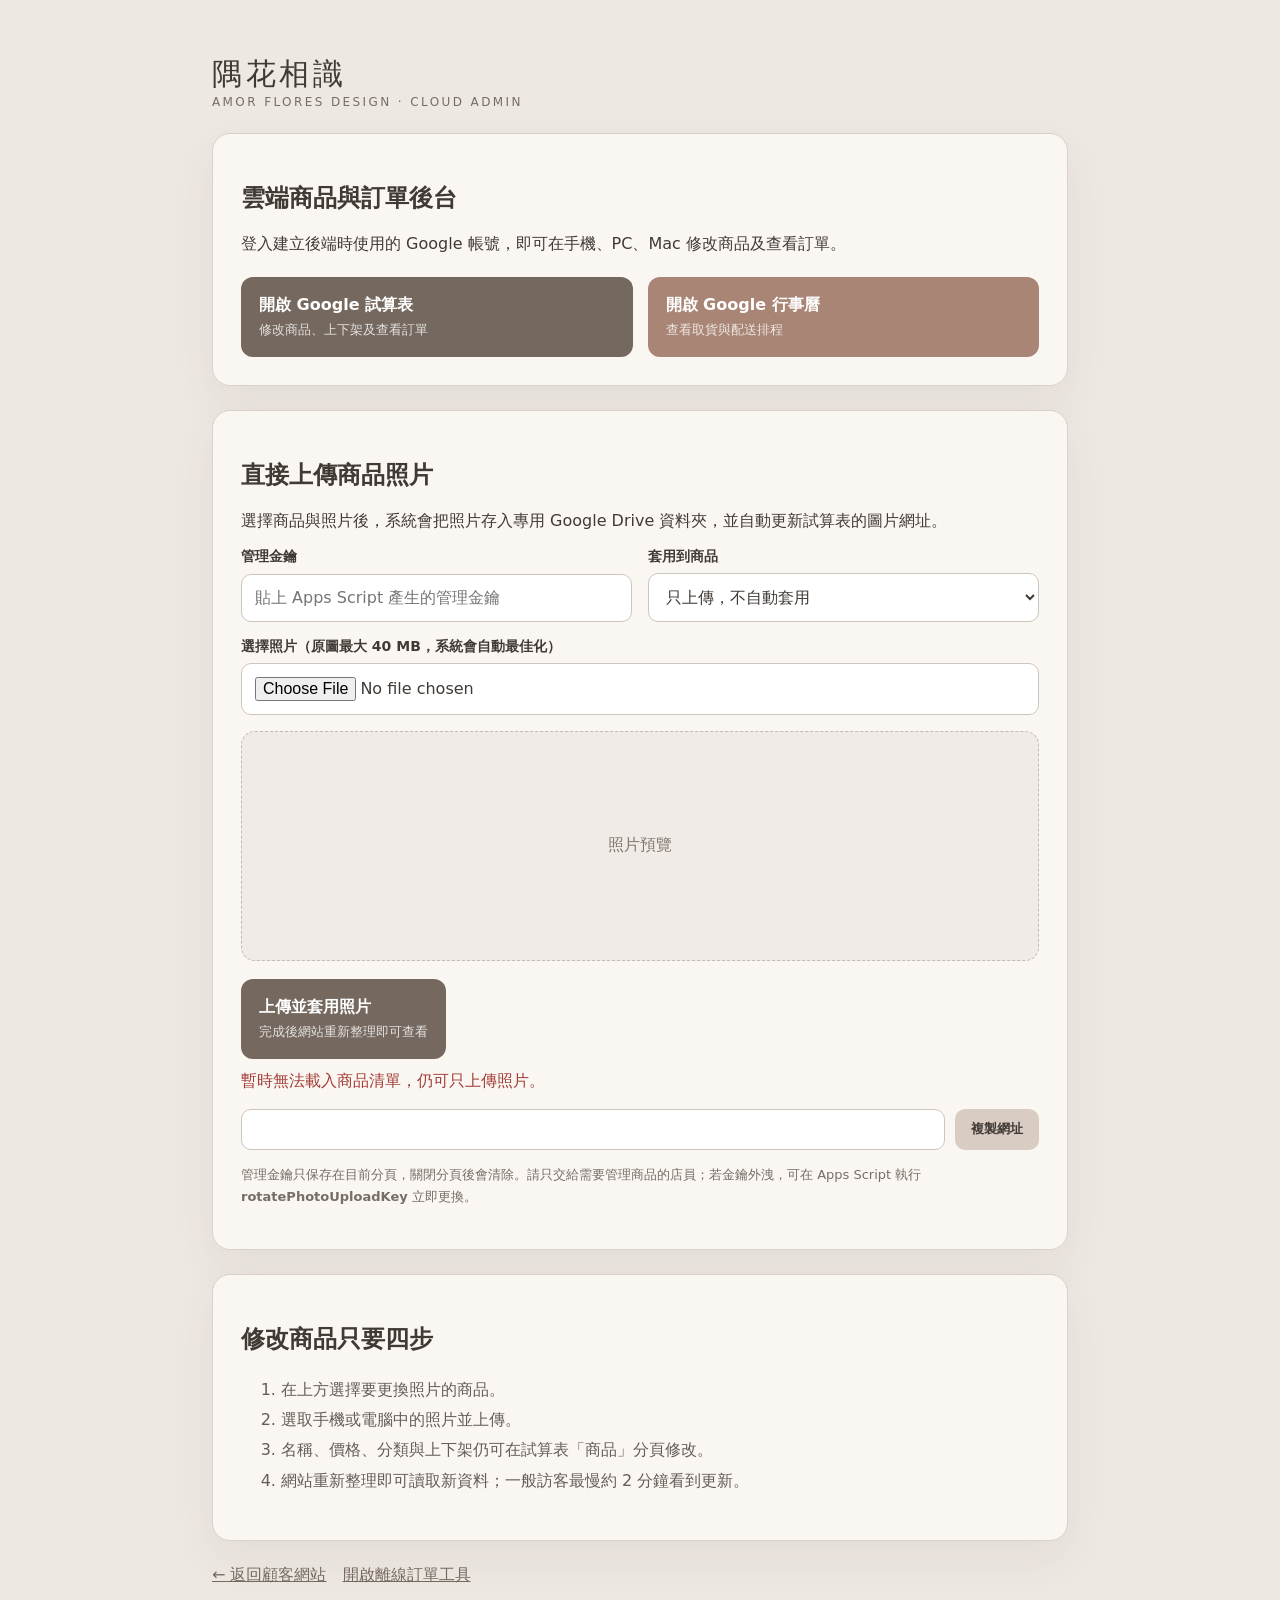
==== commit e71696bb: "隅花相識花店系統-v2.3.10-將IG入口移至顧客網站" ====
--- a/admin.html
+++ b/admin.html
@@ -49,7 +49,7 @@
       <h2>修改商品只要四步</h2>
       <ol class="steps"><li>在上方選擇要更換照片的商品。</li><li>選取手機或電腦中的照片並上傳。</li><li>名稱、價格、分類與上下架仍可在試算表「商品」分頁修改。</li><li>網站重新整理即可讀取新資料；一般訪客最慢約 2 分鐘看到更新。</li></ol>
     </section>
-    <div class="links"><a href="index.html">← 返回顧客網站</a><a href="offline-admin.html">開啟離線訂單工具</a><a id="instagramLink" href="#" target="_blank" rel="noopener">Instagram</a></div>
+    <div class="links"><a href="index.html">← 返回顧客網站</a><a href="offline-admin.html">開啟離線訂單工具</a></div>
   </main>
   <script src="config.js"></script>
   <script>
@@ -70,7 +70,6 @@
     let activeUpload=null;
 
     if(cfg.adminSheetUrl){sheet.href=cfg.adminSheetUrl;sheet.target='_blank';sheet.rel='noopener'}else{sheet.addEventListener('click',e=>{e.preventDefault();notice.hidden=false});notice.hidden=false}
-    document.getElementById('instagramLink').href=cfg.instagramUrl||'#';
     try{keyInput.value=sessionStorage.getItem('amorUploadKey')||''}catch(error){}
 
     function setStatus(message,type=''){
